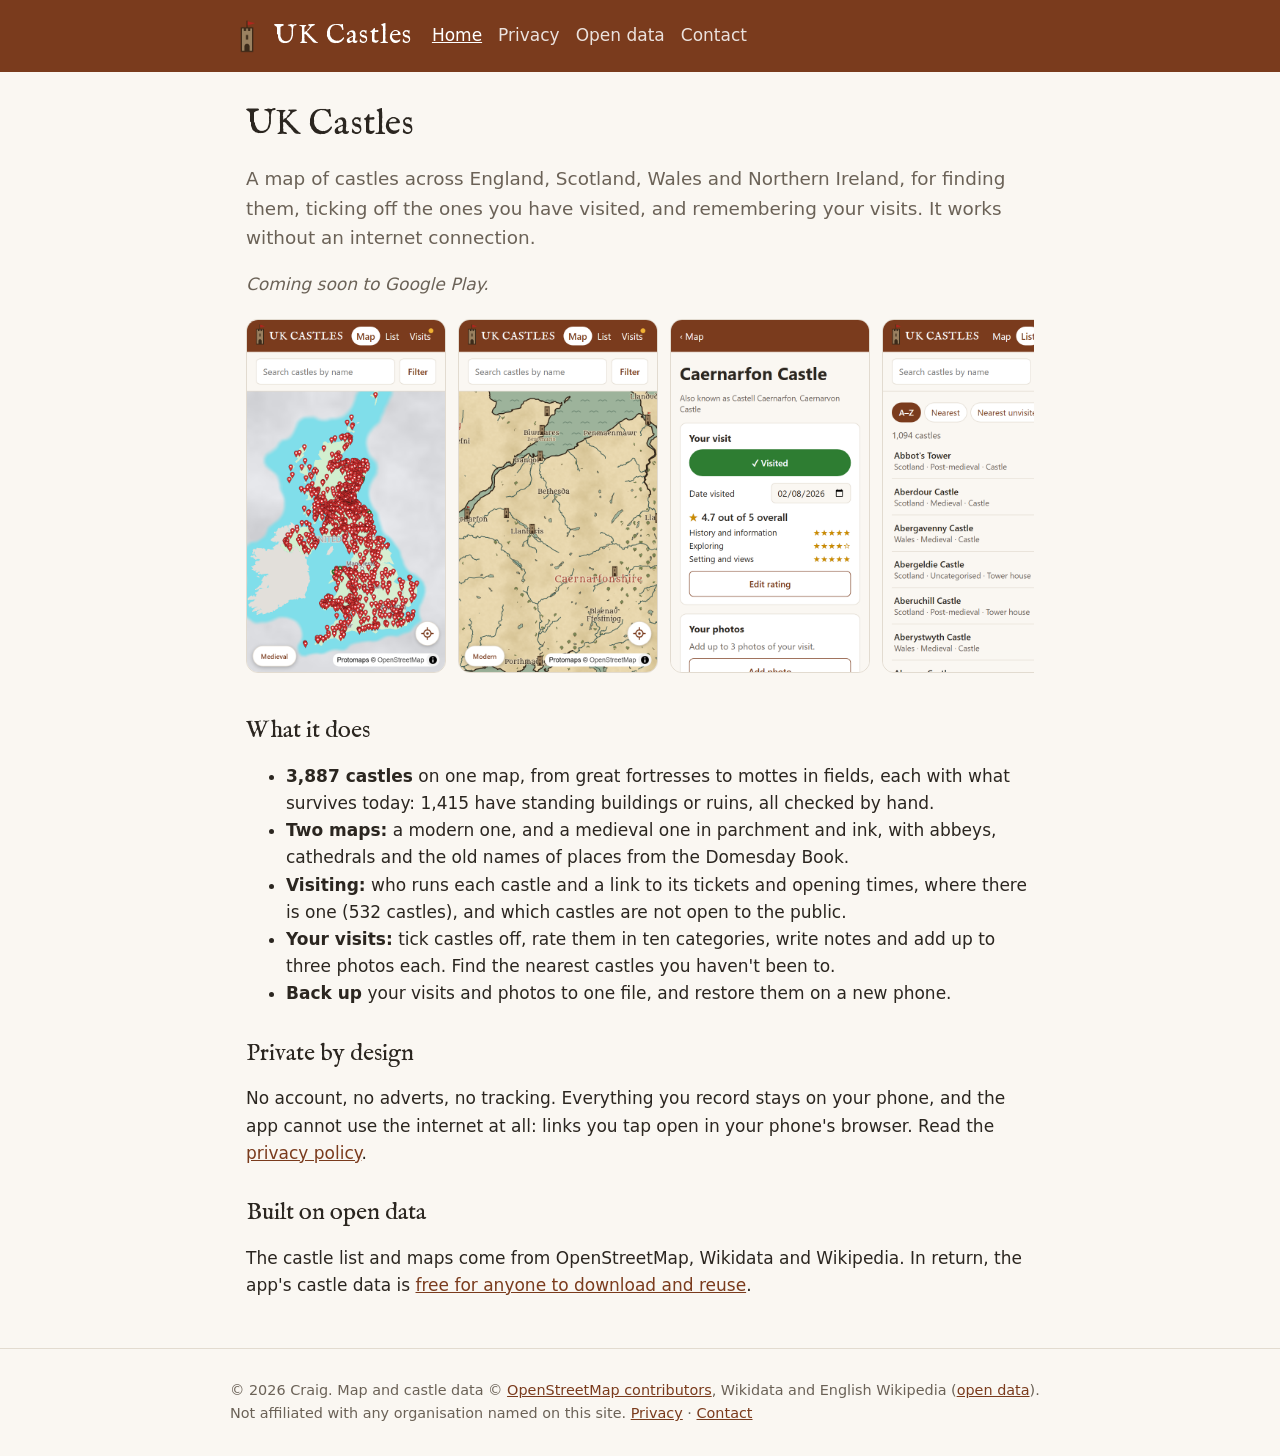
==== index.html @ be1438c3 "Website for the UK Castles app: home, privacy policy, open data, contact form" ====
<!doctype html>
<html lang="en-GB">
<head>
  <meta charset="utf-8">
  <meta name="viewport" content="width=device-width, initial-scale=1">
  <meta http-equiv="Content-Security-Policy" content="default-src 'none'; style-src 'self'; img-src 'self'; font-src 'self'; base-uri 'none'; form-action 'none'">
  <title>UK Castles: a map and visit log for castles across the UK</title>
  <meta name="description" content="An offline map of 3,887 castles across England, Scotland, Wales and Northern Ireland, for finding castles and keeping a record of your visits.">
  <link rel="icon" href="images/icon.png">
  <link rel="stylesheet" href="style.css">
</head>
<body>
<header class="site">
  <div class="inner">
    <a class="brand" href="index.html"><img src="images/icon.png" alt="" width="34" height="34">UK Castles</a>
    <nav class="site" aria-label="Site">
      <a href="index.html" aria-current="page">Home</a>
      <a href="privacy.html">Privacy</a>
      <a href="data.html">Open data</a>
      <a href="contact.html">Contact</a>
    </nav>
  </div>
</header>
<main>
<h1>UK Castles</h1>
<p class="lead">A map of castles across England, Scotland, Wales and Northern Ireland, for finding them,
ticking off the ones you have visited, and remembering your visits. It works without an internet connection.</p>

<p><span class="placeholder">Coming soon to Google Play.</span></p>

<div class="shots">
  <img src="images/screen-map.png" alt="The map of the UK with a red pin for every castle" width="540" height="960">
  <img src="images/screen-medieval.png" alt="The medieval map theme: parchment, ink coastlines and old place names" width="540" height="960">
  <img src="images/screen-castle.png" alt="A castle's page: what remains, who runs it and a tickets button" width="540" height="960">
  <img src="images/screen-list.png" alt="The list of castles, with search and filters" width="540" height="960">
  <img src="images/screen-visits.png" alt="Your visits: progress, ratings and photos" width="540" height="960">
</div>

<h2>What it does</h2>
<ul>
  <li><strong>3,887 castles</strong> on one map, from great fortresses to mottes in fields, each with
    what survives today: 1,415 have standing buildings or ruins, all checked by hand.</li>
  <li><strong>Two maps:</strong> a modern one, and a medieval one in parchment and ink, with abbeys,
    cathedrals and the old names of places from the Domesday Book.</li>
  <li><strong>Visiting:</strong> who runs each castle and a link to its tickets and opening times, where there
    is one (532 castles), and which castles are not open to the public.</li>
  <li><strong>Your visits:</strong> tick castles off, rate them in ten categories, write notes and add up to
    three photos each. Find the nearest castles you haven't been to.</li>
  <li><strong>Back up</strong> your visits and photos to one file, and restore them on a new phone.</li>
</ul>

<h2>Private by design</h2>
<p>No account, no adverts, no tracking. Everything you record stays on your phone, and the app cannot use the
internet at all: links you tap open in your phone's browser. Read the <a href="privacy.html">privacy policy</a>.</p>

<h2>Built on open data</h2>
<p>The castle list and maps come from OpenStreetMap, Wikidata and Wikipedia. In return, the app's castle data is
<a href="data.html">free for anyone to download and reuse</a>.</p>
</main>
<footer class="site">
  <div class="inner">
    <p>© 2026 Craig. Map and castle data © <a href="https://www.openstreetmap.org/copyright">OpenStreetMap
    contributors</a>, Wikidata and English Wikipedia (<a href="data.html">open data</a>). Not affiliated with any
    organisation named on this site. <a href="privacy.html">Privacy</a> · <a href="contact.html">Contact</a></p>
  </div>
</footer>
</body>
</html>
---- style.css ----
/* The UK Castles website: the app's colours and title font, nothing loaded
   from elsewhere. */
@font-face {
  font-family: "IM Fell English";
  src: url("fonts/IMFellEnglish-Regular.ttf") format("truetype");
  font-display: swap;
}

:root {
  --ink: #2b2620;
  --muted: #6b6257;
  --paper: #faf7f2;
  --parchment: #efe2c4;
  --line: #e2dbd0;
  --accent: #7a3b1d;
  --card: #ffffff;
}

@media (prefers-color-scheme: dark) {
  :root {
    --ink: #efe7da;
    --muted: #b8ad9c;
    --paper: #1f1b17;
    --parchment: #2c2620;
    --line: #3d362e;
    --accent: #e0a57f;
    --card: #28231e;
  }
}

* { box-sizing: border-box; }

body {
  margin: 0;
  color: var(--ink);
  background: var(--paper);
  font: 17px/1.6 system-ui, -apple-system, "Segoe UI", Roboto, sans-serif;
}

header.site {
  background: #7a3b1d;
  color: #fff;
  padding: 14px 16px;
}

header.site .inner, main, footer.site .inner {
  max-width: 820px;
  margin: 0 auto;
}

header.site .inner {
  display: flex;
  flex-wrap: wrap;
  align-items: center;
  gap: 8px 20px;
}

.brand {
  display: flex;
  align-items: center;
  gap: 10px;
  color: #fff;
  text-decoration: none;
  font-family: "IM Fell English", Georgia, serif;
  font-size: 1.7rem;
  letter-spacing: 0.04em;
}

.brand img { width: 34px; height: 34px; }

nav.site { display: flex; flex-wrap: wrap; gap: 4px 16px; }
nav.site a { color: #fff; text-decoration: none; opacity: 0.85; }
nav.site a[aria-current="page"], nav.site a:hover { opacity: 1; text-decoration: underline; }

main { padding: 8px 16px 32px; }

h1, h2 { font-family: "IM Fell English", Georgia, serif; font-weight: normal; line-height: 1.2; }
h1 { font-size: 2.2rem; margin: 24px 0 8px; }
h2 { font-size: 1.5rem; margin: 32px 0 8px; }

a { color: var(--accent); }

.lead { font-size: 1.15rem; color: var(--muted); }

.card {
  background: var(--card);
  border: 1px solid var(--line);
  border-radius: 12px;
  padding: 4px 18px;
  margin: 16px 0;
}

.button {
  display: inline-block;
  background: var(--accent);
  color: var(--paper);
  padding: 10px 18px;
  border-radius: 10px;
  text-decoration: none;
  font-weight: 600;
}

.placeholder { color: var(--muted); font-style: italic; }

.shots {
  display: flex;
  gap: 12px;
  overflow-x: auto;
  padding: 4px 0 12px;
  scroll-snap-type: x mandatory;
}

.shots img {
  width: 200px;
  height: auto;
  border-radius: 12px;
  border: 1px solid var(--line);
  scroll-snap-align: start;
  flex: none;
}

table { border-collapse: collapse; width: 100%; font-size: 0.95rem; }
th, td { text-align: left; padding: 8px 6px; border-bottom: 1px solid var(--line); vertical-align: top; }

footer.site {
  border-top: 1px solid var(--line);
  color: var(--muted);
  font-size: 0.9rem;
  padding: 16px;
}

@media (max-width: 480px) {
  h1 { font-size: 1.8rem; }
  .brand { font-size: 1.4rem; }
}
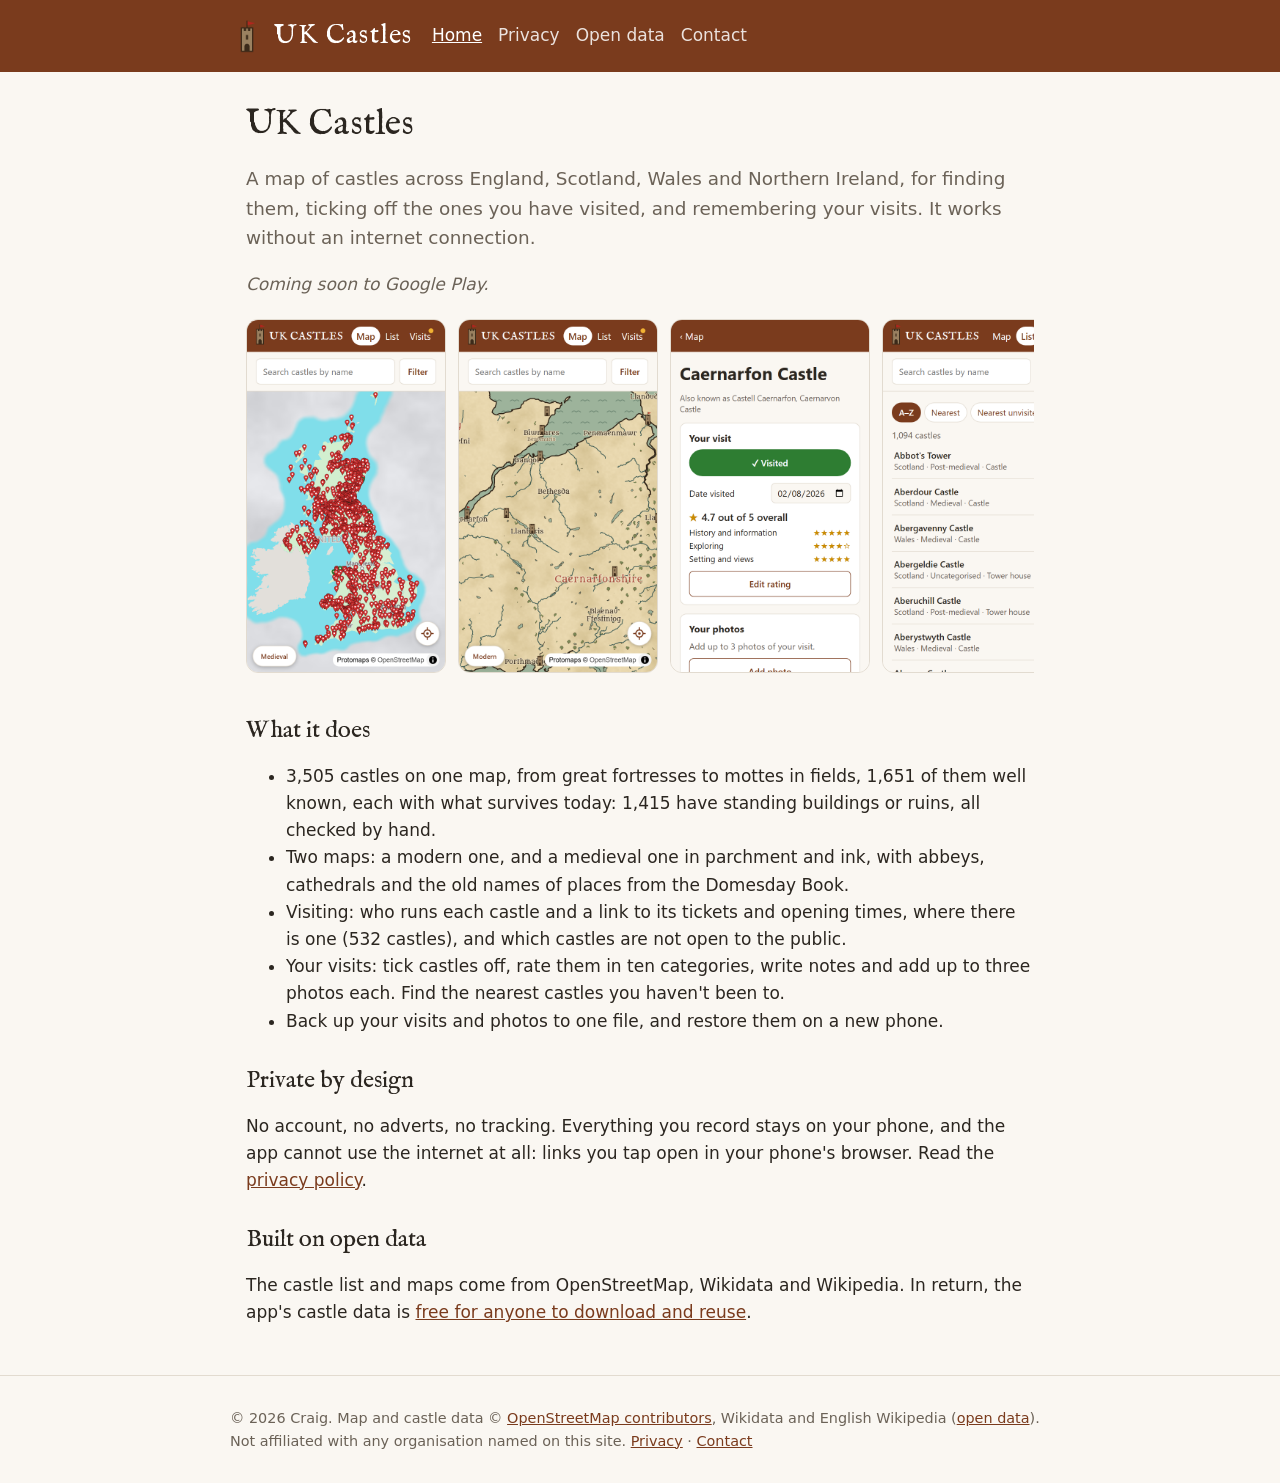
==== commit c8e51c4a: "Castle numbers the app can show; no bold openings" ====
--- a/index.html
+++ b/index.html
@@ -5,7 +5,7 @@
   <meta name="viewport" content="width=device-width, initial-scale=1">
   <meta http-equiv="Content-Security-Policy" content="default-src 'none'; style-src 'self'; img-src 'self'; font-src 'self'; base-uri 'none'; form-action 'none'">
   <title>UK Castles: a map and visit log for castles across the UK</title>
-  <meta name="description" content="An offline map of 3,887 castles across England, Scotland, Wales and Northern Ireland, for finding castles and keeping a record of your visits.">
+  <meta name="description" content="An offline map of 3,505 castles across England, Scotland, Wales and Northern Ireland, for finding castles and keeping a record of your visits.">
   <link rel="icon" href="images/icon.png">
   <link rel="stylesheet" href="style.css">
 </head>
@@ -38,15 +38,16 @@
 
 <h2>What it does</h2>
 <ul>
-  <li><strong>3,887 castles</strong> on one map, from great fortresses to mottes in fields, each with
-    what survives today: 1,415 have standing buildings or ruins, all checked by hand.</li>
-  <li><strong>Two maps:</strong> a modern one, and a medieval one in parchment and ink, with abbeys,
+  <li>3,505 castles on one map, from great fortresses to mottes in fields, 1,651 of them
+    well known, each with what survives today: 1,415 have standing buildings or ruins, all
+    checked by hand.</li>
+  <li>Two maps: a modern one, and a medieval one in parchment and ink, with abbeys,
     cathedrals and the old names of places from the Domesday Book.</li>
-  <li><strong>Visiting:</strong> who runs each castle and a link to its tickets and opening times, where there
+  <li>Visiting: who runs each castle and a link to its tickets and opening times, where there
     is one (532 castles), and which castles are not open to the public.</li>
-  <li><strong>Your visits:</strong> tick castles off, rate them in ten categories, write notes and add up to
+  <li>Your visits: tick castles off, rate them in ten categories, write notes and add up to
     three photos each. Find the nearest castles you haven't been to.</li>
-  <li><strong>Back up</strong> your visits and photos to one file, and restore them on a new phone.</li>
+  <li>Back up your visits and photos to one file, and restore them on a new phone.</li>
 </ul>
 
 <h2>Private by design</h2>
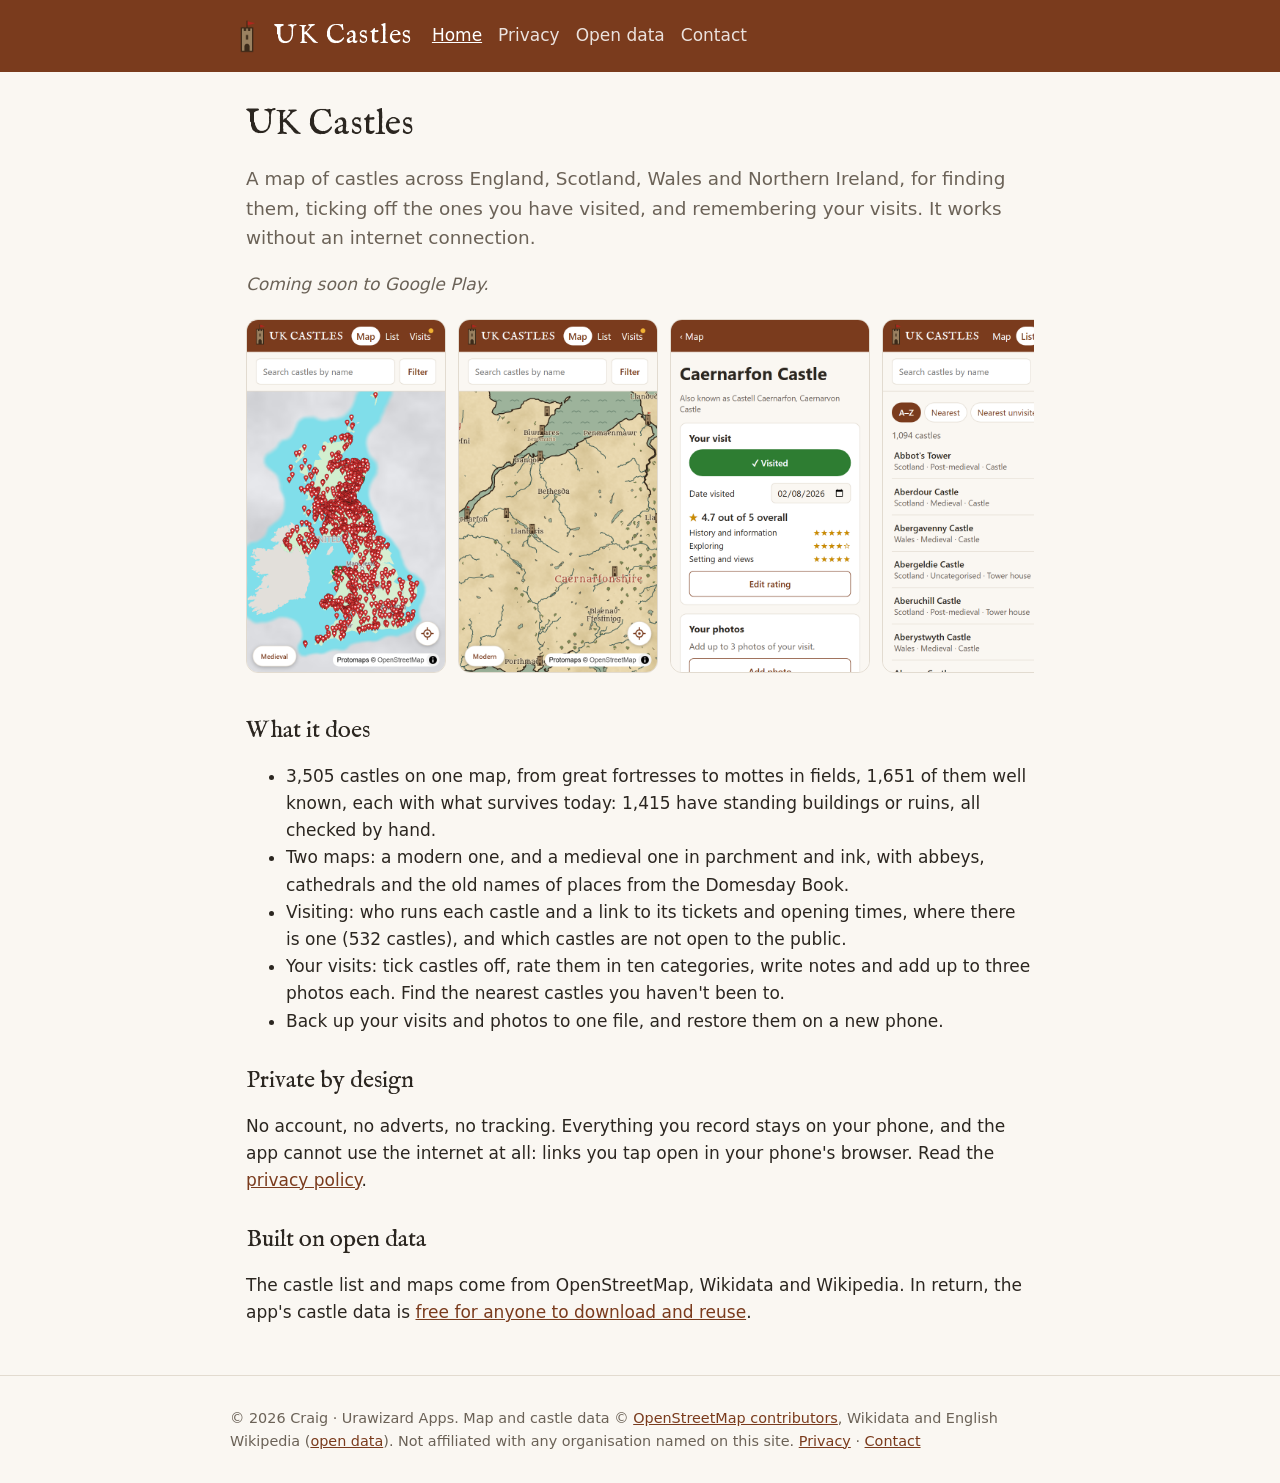
==== commit c158b30c: "Developer name: Urawizard Apps" ====
--- a/index.html
+++ b/index.html
@@ -60,7 +60,7 @@
 </main>
 <footer class="site">
   <div class="inner">
-    <p>© 2026 Craig. Map and castle data © <a href="https://www.openstreetmap.org/copyright">OpenStreetMap
+    <p>© 2026 Craig · Urawizard Apps. Map and castle data © <a href="https://www.openstreetmap.org/copyright">OpenStreetMap
     contributors</a>, Wikidata and English Wikipedia (<a href="data.html">open data</a>). Not affiliated with any
     organisation named on this site. <a href="privacy.html">Privacy</a> · <a href="contact.html">Contact</a></p>
   </div>
